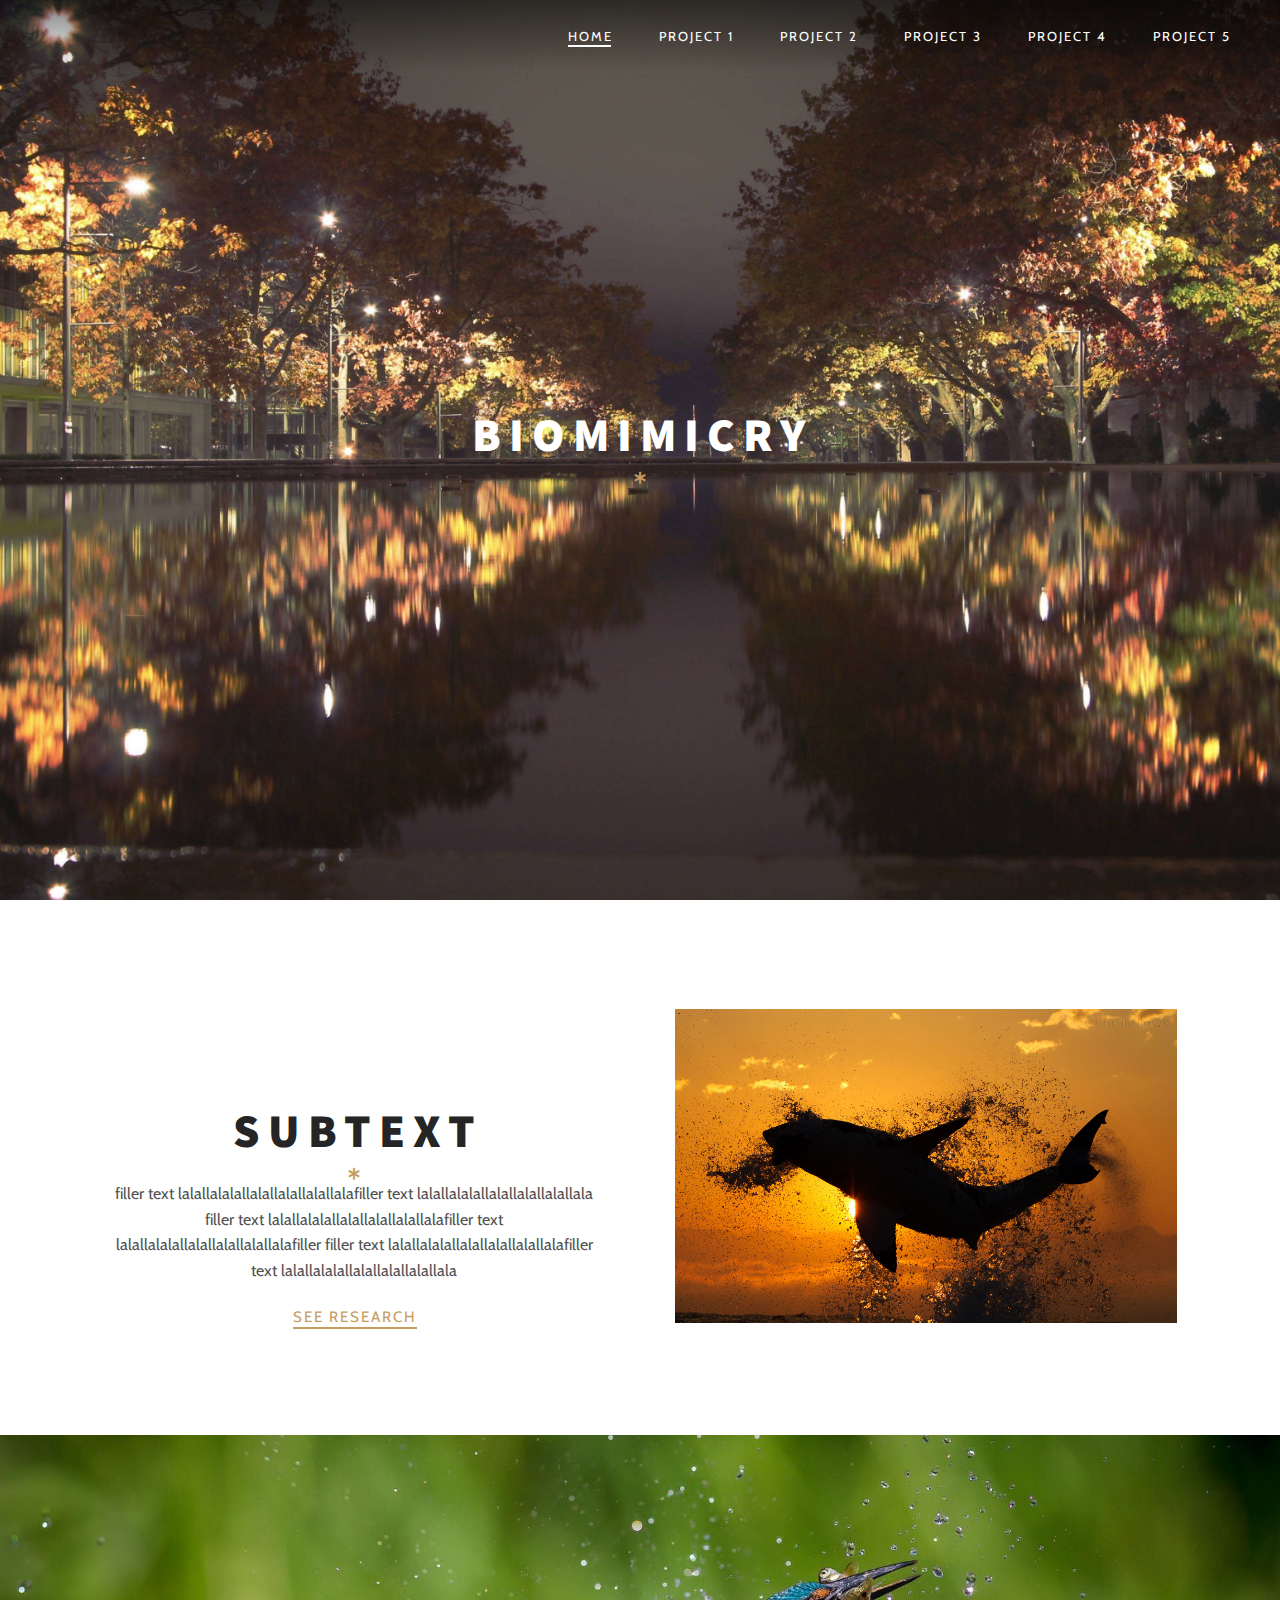
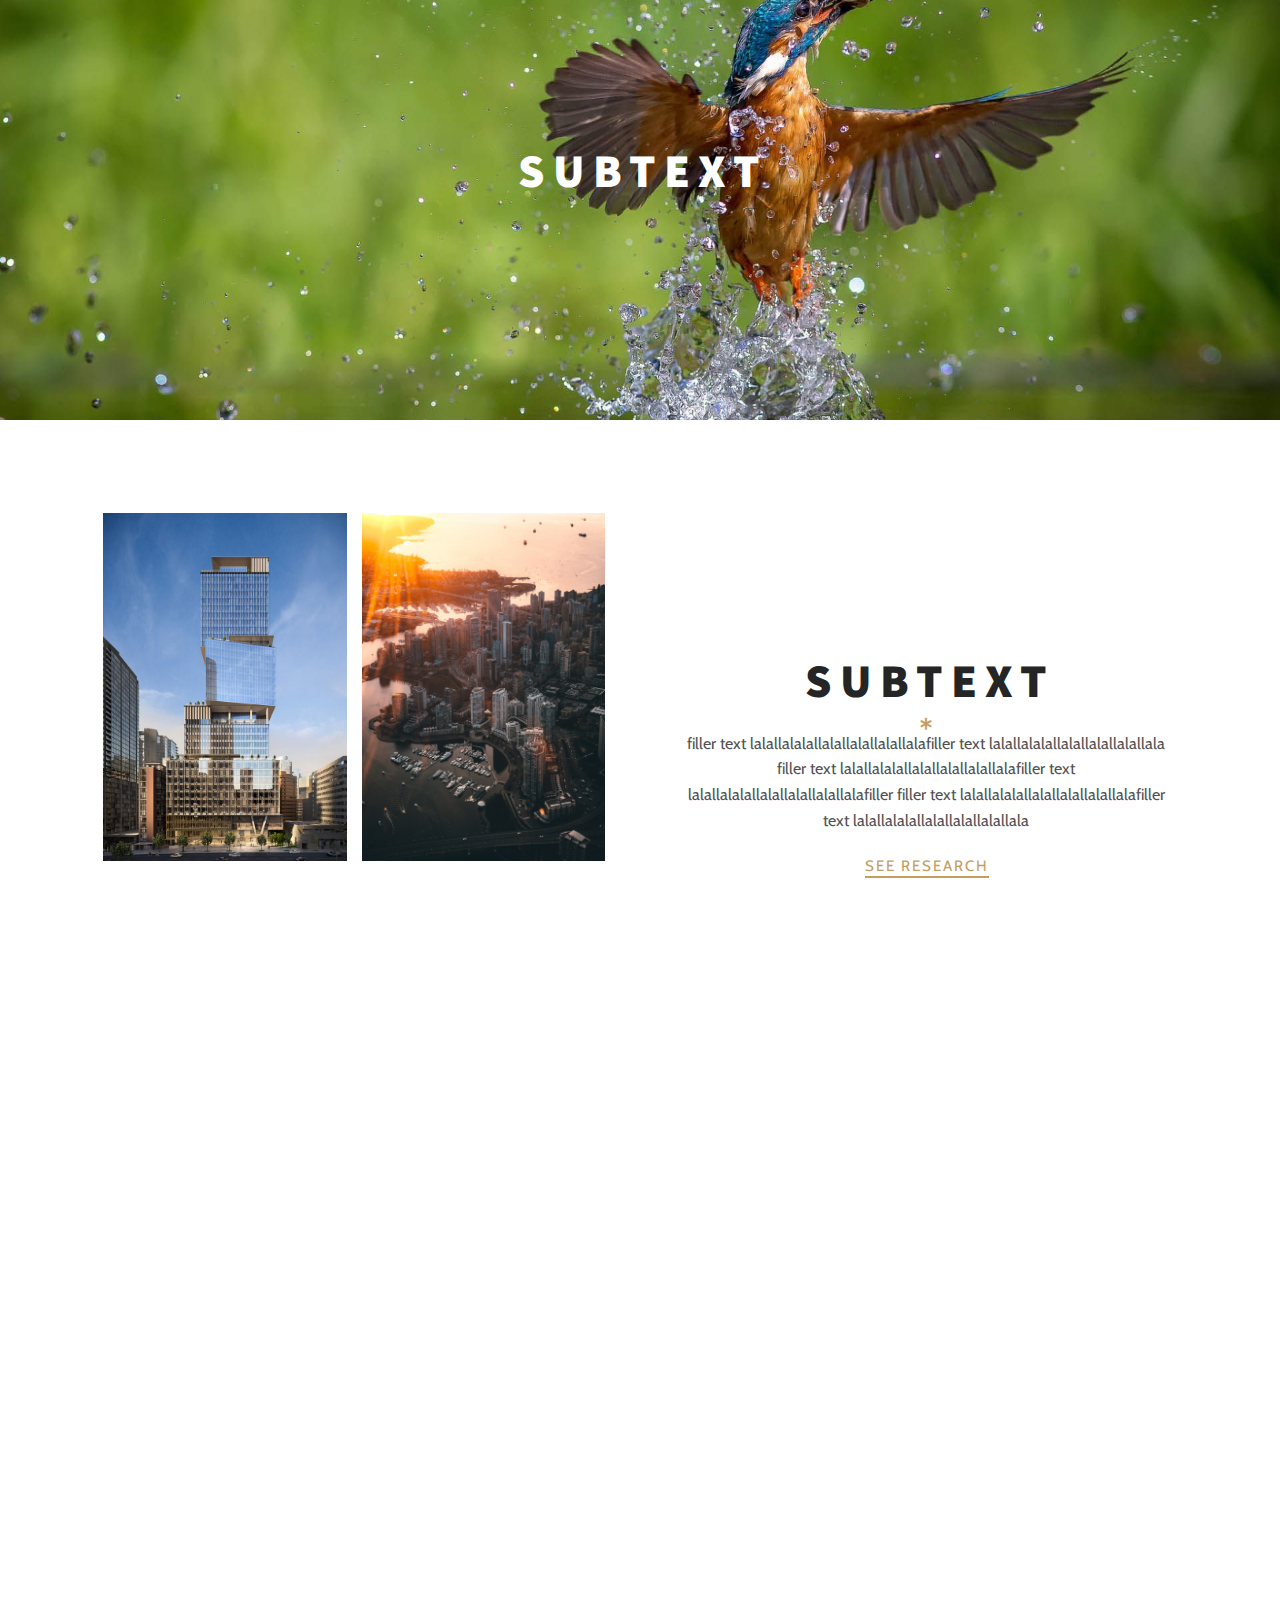
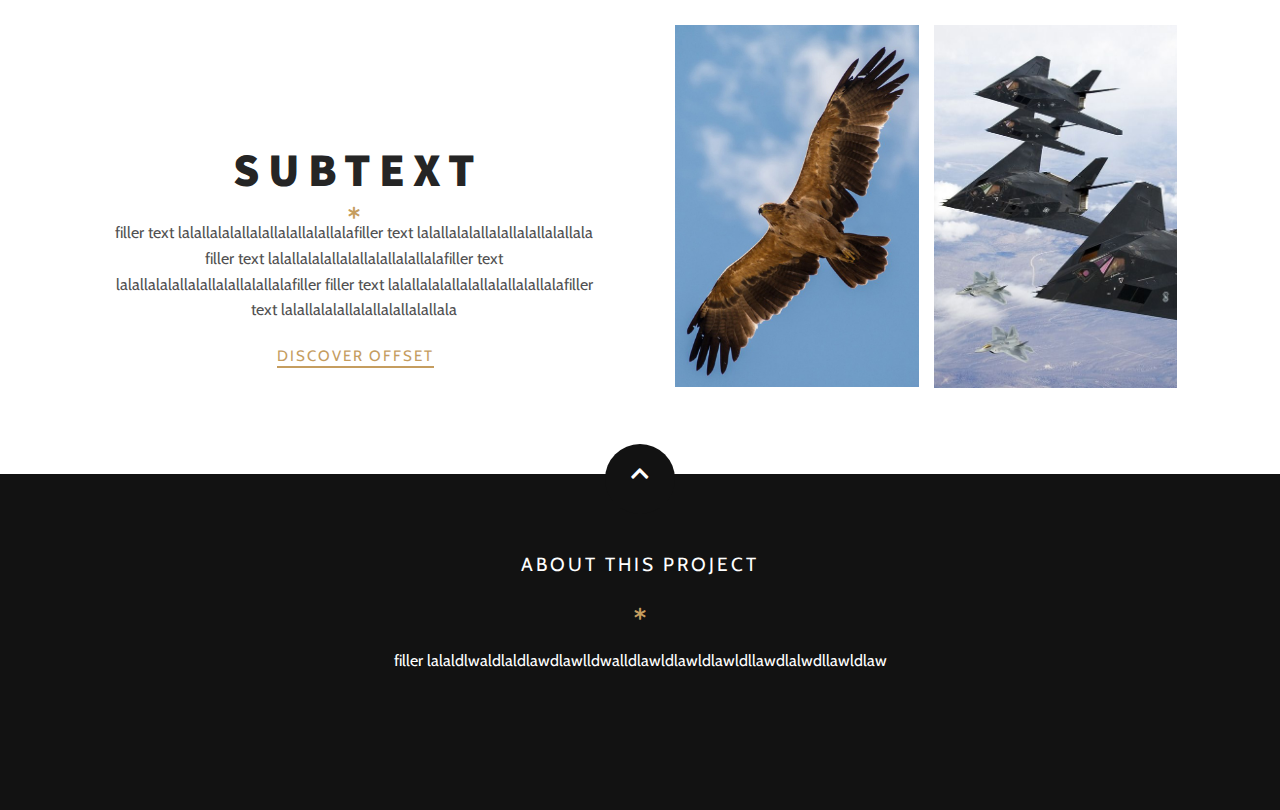
==== index.html @ 2a0548ff "Initial commit" ====
<!doctype html>
<html lang="en">

<head>
    <meta charset="UTF-8">
    <meta name="viewport" content="width=device-width, user-scalable=no, initial-scale=1.0, maximum-scale=1.0, minimum-scale=1.0">
    <meta http-equiv="X-UA-Compatible" content="ie=edge">
    <title>BIO111</title>
    <!--Font awesome CDN-->
    <link rel="stylesheet" href="https://cdnjs.cloudflare.com/ajax/libs/font-awesome/5.11.2/css/all.min.css">
    <!--Scroll reveal CDN-->
    <script src="https://unpkg.com/scrollreveal"></script>
    <link rel="stylesheet" href="styles.css">
</head>

<body>
    <header>
        <div class="container">
            <nav class="nav">
                <div class="menu-toggle">
                    <i class="fas fa-bars"></i>
                    <i class="fas fa-times"></i>
                </div>
                <a href="index.html" class="logo"><img src="images/ubc.png" alt=""></a>
                <ul class="nav-list">
                    <li class="nav-item active">
                        <a href="index.html" class="nav-link">Home</a>
                    </li>
                    <li class="nav-item">
                        <a href="#" class="nav-link">Project 1</a>
                    </li>
                    <li class="nav-item">
                        <a href="#" class="nav-link">Project 2</a>
                    </li>
                    <li class="nav-item">
                        <a href="#" class="nav-link">Project 3</a>
                    </li>
                    <li class="nav-item">
                        <a href="#" class="nav-link">Project 4</a>
                    </li>
                    <li class="nav-item">
                        <a href="#" class="nav-link">Project 5</a>
                    </li>
                </ul>
            </nav>
        </div>
    </header>
    <!---Header ends--->
    <section class="hero" id="hero">
        <img src="images/hero.jpg" alt="" class="parallax">
        <div class="container">
            <h2 class="sub-headline">
                <span class="first-letter">W</span>elcome
            </h2>
            <h1 class="headline">Biomimicry</h1>
            <div class="headline-discription">
              <div class="separator">
                <div class="line line-left"></div>
                <div class="asterisk"><i class="fas fa-asterisk"></i></div>
                <div class="line line-right"></div>
              </div>
              <div class="single-animation">
                <h5>Ready to explore</h5>
                <a href="#explore" class="btn cta-btn">Explore</a>
              </div>
            </div>
        </div>
    </section>
    <!---Hero ends--->
    <section class="project-1" id="explore">
        <div class="container">
            <div class="project-1-info">
                <div class="project-1-description padding-right animate-left">
                    <div class="global-headline">
                        <h2 class="sub-headline">
                            <span class="first-letter">P</span>roject 1
                        </h2>
                        <h1 class="headline headline-dark">Subtext</h1>
                        <div class="asterisk"><i class="fas fa-asterisk"></i></div>
                    </div>
                    <p>filler text lalallalalallalallalallalallalafiller text lalallalalallalallalallalallala
                        filler text lalallalalallalallalallalallalafiller text lalallalalallalallalallalallalafiller
                        filler text lalallalalallalallalallalallalafiller text lalallalalallalallalallalallala
                    </p>
                    <a href="#" class="btn body-btn">See research</a>
                </div>
                <div class="project-1-info-img animate-right">
                    <img src="images/project-1-1.jpg" alt="">
                </div>
            </div>
        </div>
    </section>
    <!---Project 1 ends--->
    <section class="project-2 between">
        <div class="container">
            <div class="global-headline">
                <div class="animate-top">
                    <h2 class="sub-headline">
                        <span class="first-letter">P</span>roject 2
                    </h2>
                </div>
                <div class="animate-bottom">
                    <h1 class="headline">Subtext</h1>
                </div>
            </div>
        </div>
    </section>
    <!---Project 2 ends--->
    <section class="project-3">
        <div class="container">
            <div class="project-1-info">
                <div class="image-group padding-right animate-left">
                    <img class="animate-top" src="images/project-3-1.jpg" alt="">
                    <img class="animate-bottom" src="images/project-3-2.jpg" alt="">
                </div>
                <div class="project-1-description animate-right">
                    <div class="global-headline">
                        <h2 class="sub-headline">
                            <span class="first-letter">P</span>roject 3
                        </h2>
                        <h1 class="headline headline-dark">Subtext</h1>
                        <div class="asterisk"><i class="fas fa-asterisk"></i></div>
                    </div>
                    <p>filler text lalallalalallalallalallalallalafiller text lalallalalallalallalallalallala
                        filler text lalallalalallalallalallalallalafiller text lalallalalallalallalallalallalafiller
                        filler text lalallalalallalallalallalallalafiller text lalallalalallalallalallalallala
                    </p>
                    <a href="#" class="btn body-btn">See research</a>
                </div>
            </div>
        </div>
    </section>
    <!---Project 3 ends--->
    <section class="project-4 between">
        <div class="container">
            <div class="global-headline">
                <div class="animate-top">
                    <h2 class="sub-headline">
                        <span class="first-letter">P</span>roject 4
                    </h2>
                </div>
                <div class="animate-bottom">
                    <h1 class="headline">Subtext</h1>
                </div>
            </div>
        </div>
    </section>
    <!---Project 4 ends--->
    <section class="project-5">
        <div class="container">
            <div class="project-1-info">
                <div class="project-1-description padding-right animate-left">
                    <div class="global-headline">
                        <h2 class="sub-headline">
                            <span class="first-letter">P</span>roject 5
                        </h2>
                        <h1 class="headline headline-dark">Subtext</h1>
                        <div class="asterisk"><i class="fas fa-asterisk"></i></div>
                    </div>
                    <p>filler text lalallalalallalallalallalallalafiller text lalallalalallalallalallalallala
                        filler text lalallalalallalallalallalallalafiller text lalallalalallalallalallalallalafiller
                        filler text lalallalalallalallalallalallalafiller text lalallalalallalallalallalallala
                    </p>
                    <a href="#" class="btn body-btn">Discover OFFSET</a>
                </div>
                <div class="image-group">
                    <img class="animate-top" src="images/project-5-1.jpg" alt="">
                    <img class="animate-bottom" src="images/project-5-2.jpg" alt="">
                </div>
            </div>
        </div>
    </section>
    <!---Project 5 ends--->
    <footer>
        <div class="container">
            <div class="back-to-top">
                <a href="#hero"><i class="fas fa-chevron-up"></i></a>
            </div>
            <div class="footer-content">
                <div class="footer-content-about animate-top">
                    <h4>About this project</h4>
                    <div class="asterisk"><i class="fas fa-asterisk"></i></div>
                    <p>
                        filler lalaldlwaldlaldlawdlawlldwalldlawldlawldlawldllawdlalwdllawldlaw
                    </p>
                </div>
            </div>
        </div>
    </footer>
<script src="main.js"></script>
</body>

</html>
---- styles.css ----
@import url('https://fonts.googleapis.com/css?family=Cabin|Herr+Von+Muellerhoff|Source+Sans+Pro:400,900&display=swap');

/*Global styles*/
*,
*::before,
*::after {
    margin: 0;
    padding: 0;
    box-sizing: border-box;
}

:root {
    --main-font: 'Source Sans Pro', sans-serif;
    --secondary-font: 'Herr Von Muellerhoff', cursive;
    --body-font: 'Cabin', sans-serif;
    --main-font-color-dark: #252525;
    --secondary-font-color: #c59d5f;
    --body-font-color: #515151;
}

html {
    font-family: var(--body-font);
    font-size: 10px;
    color: var(--body-font-color);
    scroll-behavior: smooth;
}

body {
    overflow-x: hidden;
}

section {
    padding: 3.9rem 0;
    overflow: hidden;
}

img{
    width: 100%;
    max-width: 100%;
}

a {
    text-decoration: none;
}

p {
    font-size: 1.6rem;
}

.container {
    width: 100%;
    max-width: 122.5rem;
    margin: 0 auto;
    padding: 0 2.4rem;
}

/*header*/
header {
    width: 100%;
    position: absolute;
    top: 0;
    left: 0;
    z-index: 1;
    background-image: linear-gradient(to bottom, rgba(0,0,0,.5), transparent);
}

.nav {
    height: 7.2rem;
    display: flex;
    align-items: center;
    justify-content: center;
}

.menu-toggle {
    color: #fff;
    font-size: 2.2rem;
    position: absolute;
    top: 50%;
    transform: translateY(-50%);
    right: 2.5rem;
    cursor: pointer;
    z-index: 1500;
}

.fa-times {
    display: none;
}

.nav-list {
    list-style: none;
    position: fixed;
    top: 0;
    left: 0;
    width: 80%;
    height: 100vh;
    background-color: var(--main-font-color-dark);
    padding: 4.4rem;
    display: flex;
    flex-direction: column;
    justify-content: space-around;
    z-index: 1250;
    transform: translateX(-100%);
    transition: transform .5s;
}

.nav::before {
    content: '';
    position: fixed;
    top: 0;
    left: 0;
    width: 100vw;
    height: 100vh;
    background-color: rgba(0,0,0,.8);
    z-index: 1000;
    opacity: 0;
    transform: scale(0);
    transition: opacity .5s;
}

.open .fa-times {
    display: block;
}

.open .fa-bars {
    display: none;
}

.open .nav-list {
    transform: translateX(0);
}

.open .nav::before {
    opacity: 1;
    transform: scale(1);
}

.nav-item {
    border-bottom: 2px solid rgba(255,255,255, .3);
}

.nav-link {
    display: block;
    color: #fff;
    text-transform: uppercase;
    font-size: 1.6rem;
    letter-spacing: 2px;
    margin-right: -2px;
    transition: color.5s;
}

.nav-link:hover{
    color: var(--secondary-font-color);
}

/*Hero*/
.hero {
    width: 100%;
    height: 100vh;
    /*background: url("images/hero.jpg") center no-repeat;*/
    /*background-size: cover;*/
    display: flex;
    align-items: center;
    text-align: center;
    overflow: hidden;
}

.parallax {
    position: absolute;
    top: 0;
    left: 0;
    width: 100%;
    height: 100%;
    object-fit: cover;
    z-index: -1;
}


.sub-headline {
    font-size: 8.5rem;
    font-family: var(--secondary-font);
    color: var(--secondary-font-color);
    font-weight: 100;
    line-height: .4;
    letter-spacing: 2px;
    opacity: 0;
    animation: fadeUp .5s forwards;
    animation-delay: .5s;
}

.first-letter {
    text-transform: uppercase;
    font-size: 10.3rem;
}

.headline {
    color: #fff;
    font-size: 3.7rem;
    font-family: var(--main-font);
    text-transform: uppercase;
    font-weight: 900;
    letter-spacing: .5rem;
    margin-right: -.5rem;
    animation: scale .5s forwards;
}

.separator {
    display: flex;
    align-items: center;
    justify-content: center;
}

.line {
    width: 100%;
    max-width: 10.4rem;
    height: .25rem;
    background-color: #fff;
    position: relative;
    opacity: 0;
    animation: grow 2s forwards;
    animation-delay: .9s;
}

.line-right::before,
.line-left::before {
    content: '';
    position: absolute;
    top: 50%;
    transform: translateY(-50%);
    border: .6rem solid transparent;
    opacity: 0;
    animation: grow .5s forwards;
    animation-delay: 1.2s;
}

.line-right::before {
    border-right-color: #fff;
    right: 0;
}

.line-left::before {
    border-left-color: #fff;
    left: 0;
}

.asterisk {
    font-size: 1.2rem;
    color: var(--secondary-font-color);
    margin: 0 1.6rem;
    animation: spin .5s forwards;
    animation-delay: .7s;
}

.single-animation {
    opacity: 0;
    animation: fadeDown .5s forwards;
    animation-delay: 1.5s;
}

.headline-discription h5 {
    color: #fff;
    font-size: 1.4rem;
    font-weight: 100;
    text-transform: uppercase;
    margin-bottom: 1.2rem;
    letter-spacing: 3px;
    margin-right: -3px;
}

.btn {
    display: inline-block;
    text-transform: uppercase;
    letter-spacing: 2px;
    margin-right: -2px;
}

.cta-btn {
    font-size: 1.1rem;
    background-color: #fff;
    padding: .9rem 1.8rem;
    color: var(--body-font-color);
    border-radius: .4rem;
    transition: background-color .5s;
}

.cta-btn:hover,
.cta-btn:focus {
    color: #fff;
    background-color: var(--secondary-font-color);
}

/*project-1*/
.project-1 {
    background-color: #fff;
}

.global-headline {
    text-align: center;
    margin-top: 3.9rem;
}

.project-1-info .global-headline {
    margin-top: 6.9rem;
}

.global-headline .astersik {
    color: var(--body-font-color);
    margin: 2.4rem 0;
}

.headline-dark {
    color: var(--main-font-color-dark);
    letter-spacing: .7rem;
    margin-right: -.7rem;
}

.global-headline .sub-headline {
    letter-spacing: -.1px;
    line-height: .42;
}

.project-1-info {
    text-align: center;
}

.project-1-description {
    margin-bottom: 3rem;
}

.project-1-description p {
    line-height: 1.6;
    margin-bottom: 2.4rem;
}

.body-btn {
    font-size: 1.5rem;
    color: var(--secondary-font-color);
    position: relative;
    transition: color .5s;
}

.body-btn::before {
    content: '';
    position: absolute;
    left: 0;
    bottom: -3px;
    width: 100%;
    height: 2px;
    background-color: var(--secondary-font-color);
    transition: background-color .5s;
}

.body-btn:hover,
.body-btn:focus {
    color: var(--main-font-color-dark);
}

.body-btn:hover::before,
body-btn:focus::before {
    background-color: var(--main-font-color-dark);
}

/*Project-2*/
.project-2 {
    background: url("images/project-2-1.jpg") center no-repeat;
    background-size: cover;
}

.between {
    min-height: 65vh;
    display: flex;
    align-items: center;
}

/*Project-3*/
.image-group {
    display: grid;
    grid-template-columns: repeat(2, 1fr);
    grid-gap: 1.5rem;
}

.same {
    object-fit: fill;
}

.project-3 .project-1-description {
    padding-top: 3rem;
    margin-bottom: 0;
}

/*Project-4*/
.project-4 {
    background: url("images/project-4-1.jpg") center no-repeat;
    background-size: cover;
}

/*Footer*/
footer {
    padding: 7.9rem 0;
    background-color: #121212;
    color: #fff;
    text-align: center;
    position: relative;
}

.back-to-top {
    width: 7rem;
    height: 7rem;
    background-color: #121212;
    position: absolute;
    top: -3rem;
    left: 50%;
    transform: translateX(-50%);
    border-radius: 50%;
}

.back-to-top i{
    display: block;
    color: #fff;
    font-size: 2rem;
    padding: 2rem;
    animation: up 2s infinite;
}

.footer-content {
    overflow: hidden;
}

.footer-content h4 {
    font-size: 1.9rem;
    text-transform: uppercase;
    font-weight: 100;
    letter-spacing: 3px;
    margin-bottom: 3rem;
}

.footer-content .asterisk {
    margin: 2.4rem 0;
}

.footer-content-about {
    margin-bottom: 5.4rem;
}

.footer-content-about p {
    line-height: 2;
}

/*Media queries*/
@media screen and (min-width: 900px) {
    section {
        padding: 7.9rem;
    }

    .menu-toggle {
        display: none;
    }

    .nav {
        justify-content: space-between;
    }

    .nav-list {
        position: initial;
        width: initial;
        height: initial;
        background-color: transparent;
        padding: 0;
        justify-content: initial;
        flex-direction: row;
        transform: initial;
        transition: initial;
    }

    .nav-item {
        margin: 0 2.4rem;
        border: none;
    }

    .nav-item:last-child {
        margin-right: 0;
    }

    .nav-link {
        font-size: 1.3rem;
    }

    .active {
        position: relative;
    }

    .active::before {
        content:'';
        position: absolute;
        width: 100%;
        height: 2px;
        background-color: #fff;
        left: 0;
        bottom: -3px;
    }

    .sub-headline {
        font-size: 10rem;
    }

    .first-letter {
        font-size: 12.2rem;
    }

    .headline {
        font-size: 4.7rem;
        letter-spacing: .8rem;
    }

    .line {
        max-width: 11.4rem;
    }

    .project-1-info {
        display: flex;
        align-items: center;
    }

    .project-1-info > div {
        flex: 1;
    }

    .padding-right {
        padding-right: 7rem;
    }

    .footer-content {
        max-width: 77.5rem;
        margin: auto;
    }

    .footer-content-about {
        max-width: 51.3rem;
        margin: 0 auto 5.4rem;
    }

    .footer-content-divider {
        display: flex;
        justify-content: space-between;
    }

}

/*Animations*/
@keyframes fadeUp {
    0%{
        transform: translateY(4rem);
    }
    100%{
        opacity: 1;
        transform: translateY(0);
    }
}

@keyframes scale {
    0%{
        transform: scale(2);
    }
    100%{
        opacity: 1;
        transform: scale(1);
    }
}

@keyframes grow {
    0%{
        width: 0;
    }
    100%{
        opacity: 1;
        width: 100%;
    }
}

@keyframes spin {
    0%{
        transform: rotate(0);
    }
    100%{
        opacity: 1;
        transform: rotate(-360deg);
    }
}

@keyframes fadeDown {
    0%{
        transform: translateY(-4rem);
    }
    100%{
        opacity: 1;
        transform: translateY(0);
    }
}

@keyframes up {
    0%{
        opacity: 0;
    }
    50% {
        opacity: 1;
    }
    100%{
        opacity: 0;
        transform: translateY(-1rem);
    }
}
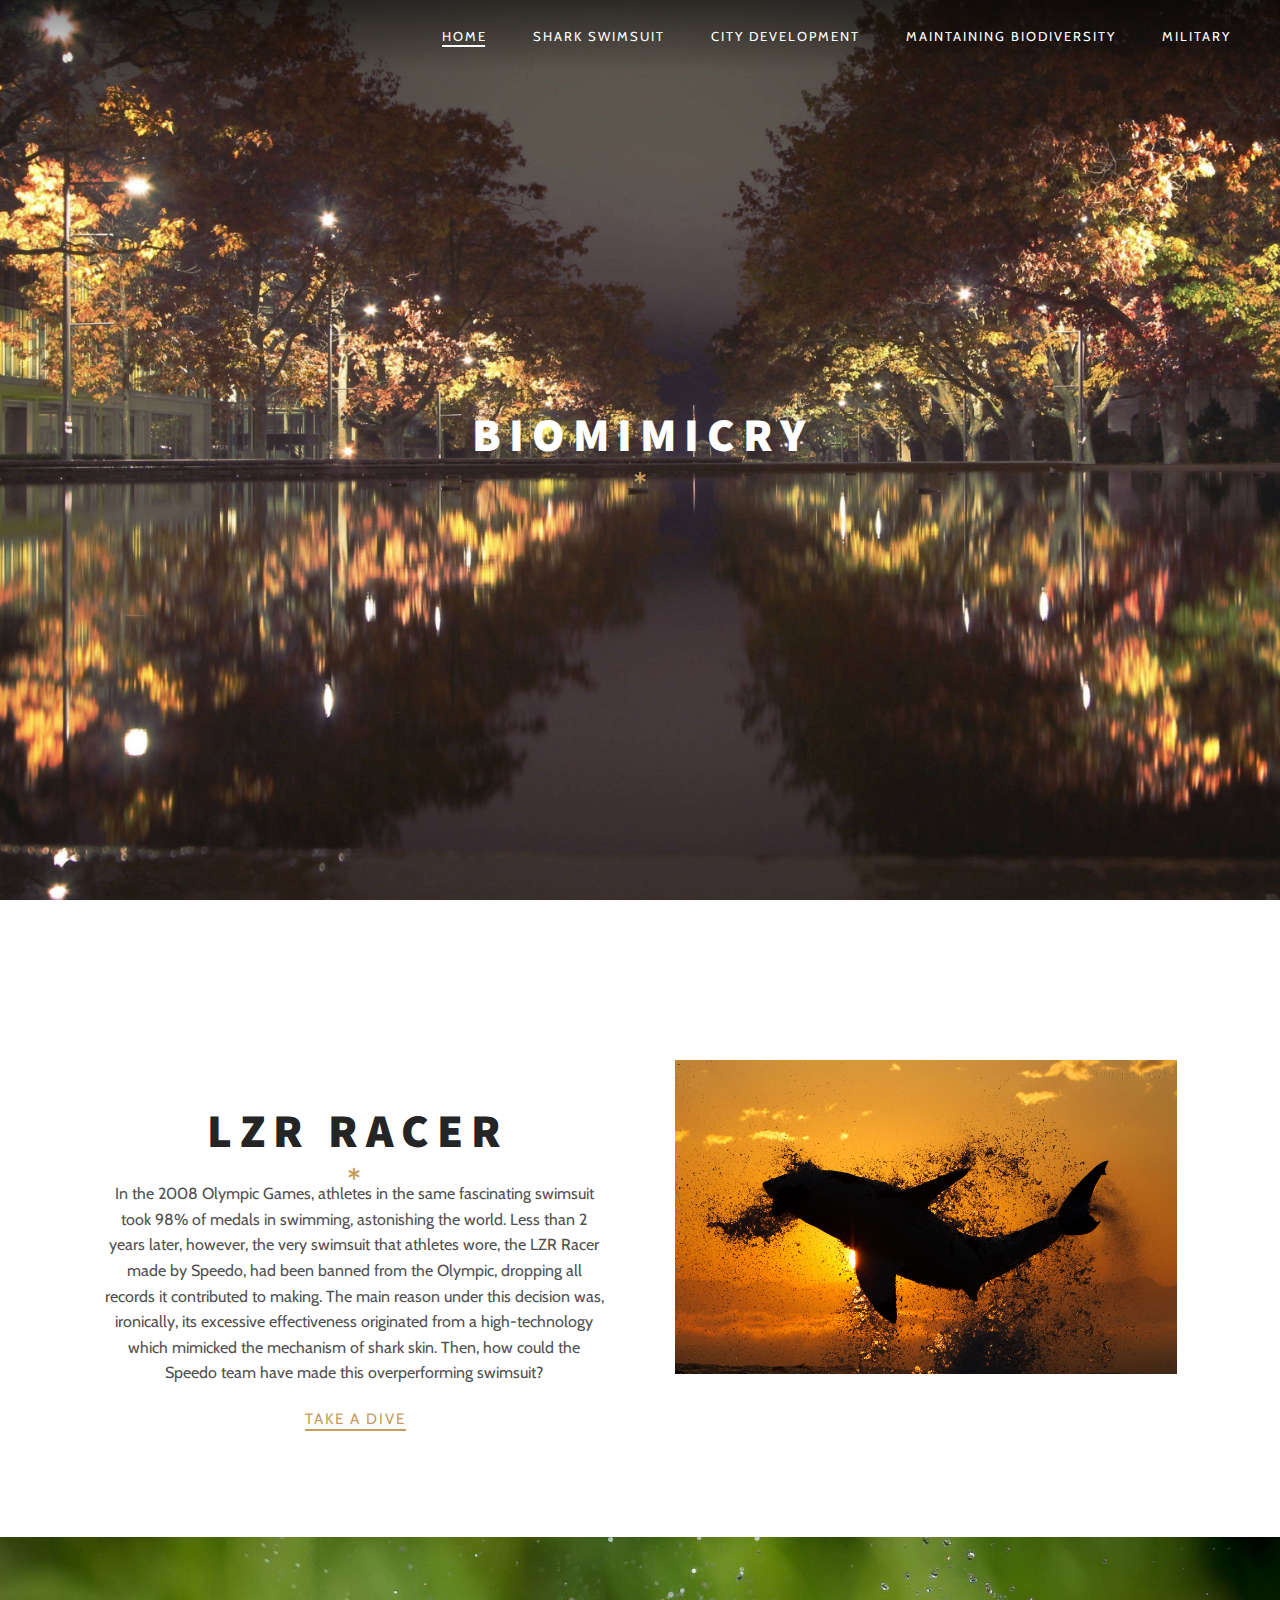
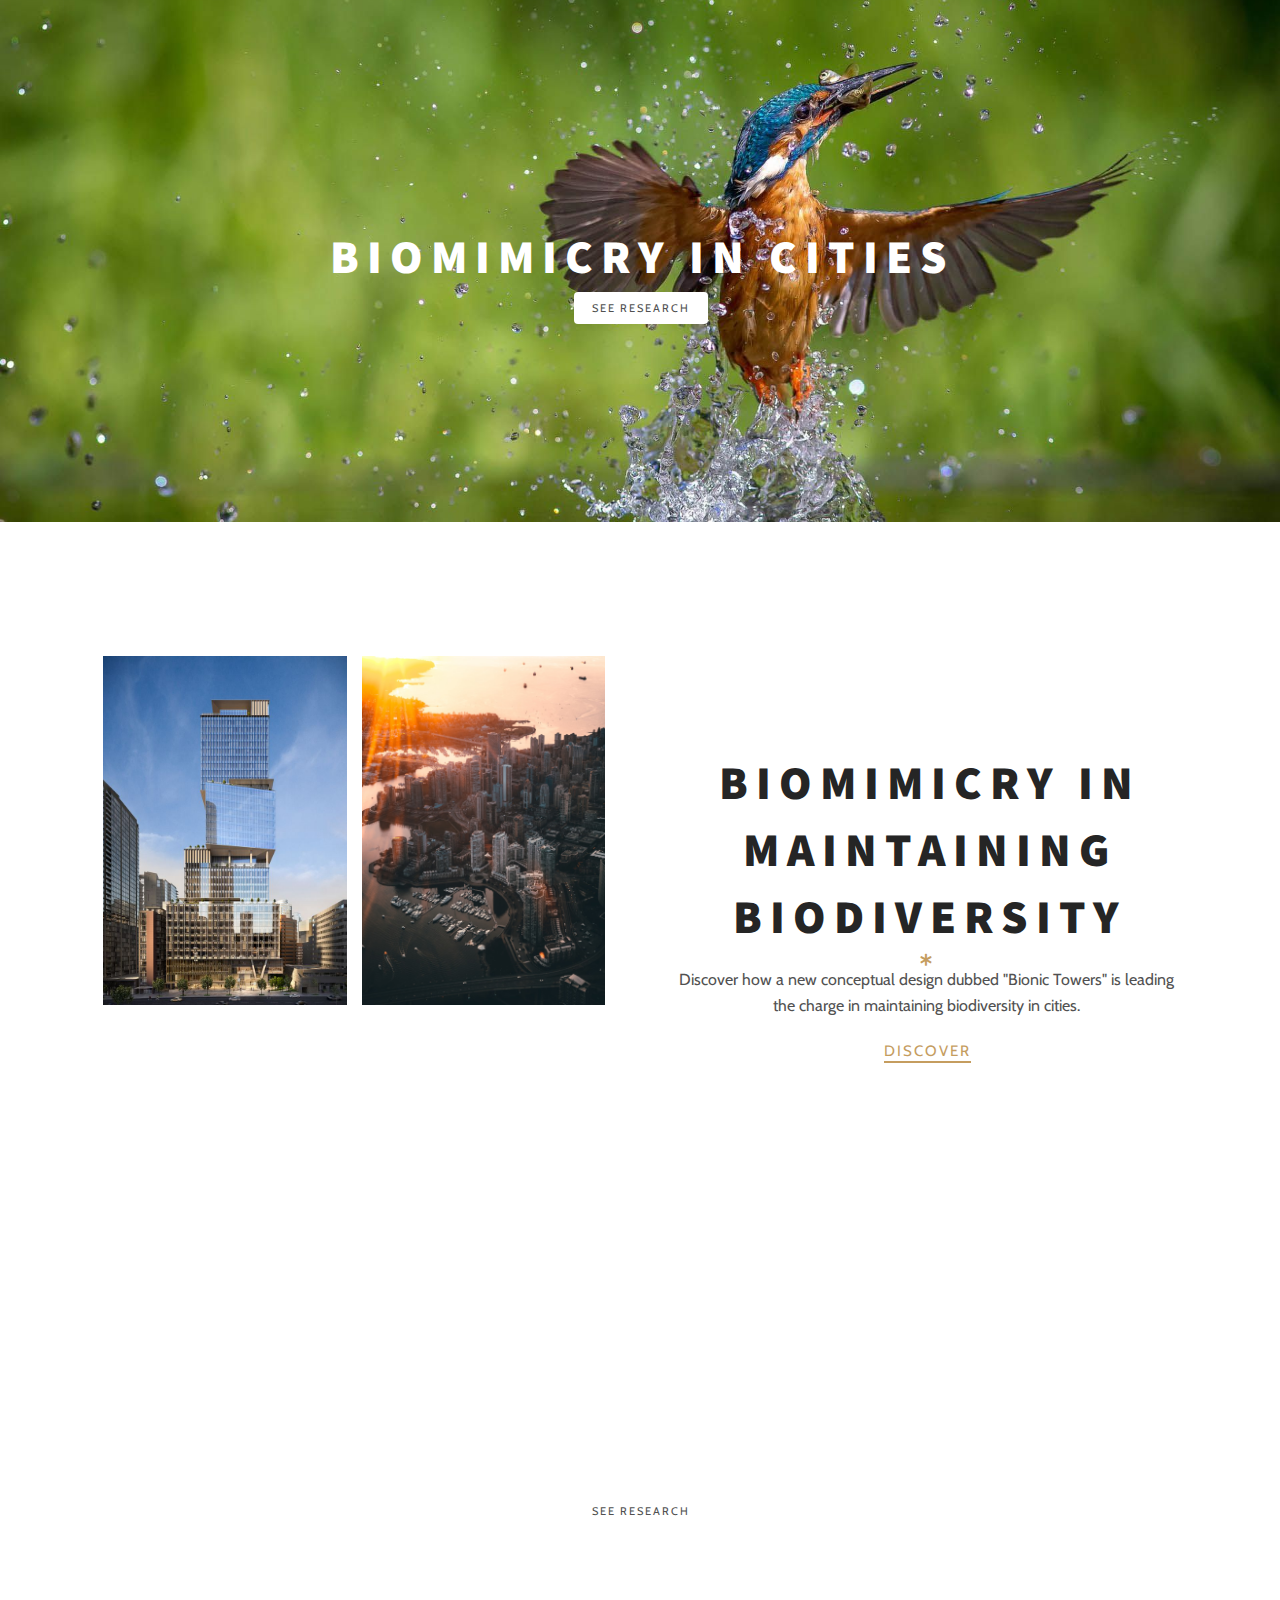
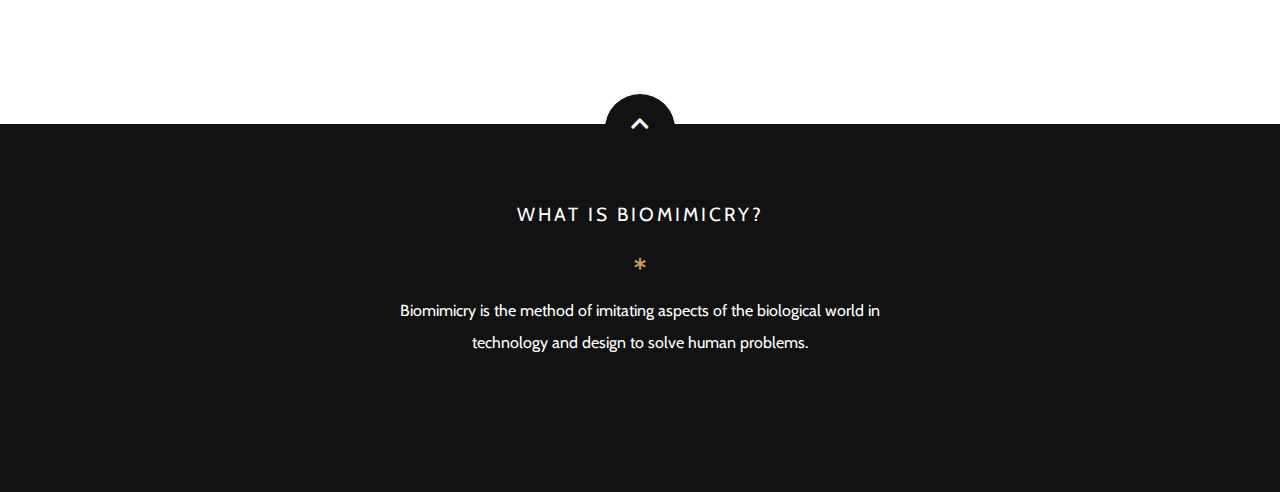
==== commit 938eda7b: "Update index.html" ====
--- a/index.html
+++ b/index.html
@@ -27,19 +27,16 @@
                         <a href="index.html" class="nav-link">Home</a>
                     </li>
                     <li class="nav-item">
-                        <a href="#" class="nav-link">Project 1</a>
-                    </li>
-                    <li class="nav-item">
-                        <a href="#" class="nav-link">Project 2</a>
-                    </li>
-                    <li class="nav-item">
-                        <a href="#" class="nav-link">Project 3</a>
-                    </li>
-                    <li class="nav-item">
-                        <a href="#" class="nav-link">Project 4</a>
-                    </li>
-                    <li class="nav-item">
-                        <a href="#" class="nav-link">Project 5</a>
+                        <a href="p1.html" class="nav-link">Shark Swimsuit</a>
+                    </li>
+                    <li class="nav-item">
+                        <a href="p2.html" class="nav-link">City Development</a>
+                    </li>
+                    <li class="nav-item">
+                        <a href="p3.html" class="nav-link">Maintaining Biodiversity</a>
+                    </li>
+                    <li class="nav-item">
+                        <a href="p4.html" class="nav-link">Military</a>
                     </li>
                 </ul>
             </nav>
@@ -73,16 +70,20 @@
                 <div class="project-1-description padding-right animate-left">
                     <div class="global-headline">
                         <h2 class="sub-headline">
-                            <span class="first-letter">P</span>roject 1
+                            <span class="first-letter">S</span>wimsuits
                         </h2>
-                        <h1 class="headline headline-dark">Subtext</h1>
+                        <h1 class="headline headline-dark">LZR Racer</h1>
                         <div class="asterisk"><i class="fas fa-asterisk"></i></div>
                     </div>
-                    <p>filler text lalallalalallalallalallalallalafiller text lalallalalallalallalallalallala
-                        filler text lalallalalallalallalallalallalafiller text lalallalalallalallalallalallalafiller
-                        filler text lalallalalallalallalallalallalafiller text lalallalalallalallalallalallala
-                    </p>
-                    <a href="#" class="btn body-btn">See research</a>
+                    <p>In the 2008 Olympic Games, athletes in the same fascinating swimsuit 
+                        took 98% of medals in swimming, astonishing the world. Less than 2 years later, 
+                        however, the very swimsuit that athletes wore, the LZR Racer made by Speedo, 
+                        had been banned from the Olympic, dropping all records it contributed to making. 
+                        The main reason under this decision was, ironically, its excessive effectiveness 
+                        originated from a high-technology which mimicked the mechanism of shark skin.
+                        Then, how could the Speedo team have made this overperforming swimsuit?
+                    </p>
+                    <a href="p1.html" class="btn body-btn">Take a dive</a>
                 </div>
                 <div class="project-1-info-img animate-right">
                     <img src="images/project-1-1.jpg" alt="">
@@ -96,11 +97,14 @@
             <div class="global-headline">
                 <div class="animate-top">
                     <h2 class="sub-headline">
-                        <span class="first-letter">P</span>roject 2
+                        <span class="first-letter">C</span>ity <span class="first-letter">D</span>evelopment
                     </h2>
                 </div>
                 <div class="animate-bottom">
-                    <h1 class="headline">Subtext</h1>
+                    <h1 class="headline">Biomimicry in cities</h1>
+                </div>
+                <div class="animate-right">
+                    <a href="p2.html" class="btn cta-btn">See research</a>
                 </div>
             </div>
         </div>
@@ -116,16 +120,15 @@
                 <div class="project-1-description animate-right">
                     <div class="global-headline">
                         <h2 class="sub-headline">
-                            <span class="first-letter">P</span>roject 3
+                            <span class="first-letter">B</span>iodiversity
                         </h2>
-                        <h1 class="headline headline-dark">Subtext</h1>
+                        <h1 class="headline headline-dark">Biomimicry in maintaining biodiversity</h1>
                         <div class="asterisk"><i class="fas fa-asterisk"></i></div>
                     </div>
-                    <p>filler text lalallalalallalallalallalallalafiller text lalallalalallalallalallalallala
-                        filler text lalallalalallalallalallalallalafiller text lalallalalallalallalallalallalafiller
-                        filler text lalallalalallalallalallalallalafiller text lalallalalallalallalallalallala
-                    </p>
-                    <a href="#" class="btn body-btn">See research</a>
+                    <p>Discover how a new conceptual design dubbed "Bionic Towers" is leading the charge in 
+                        maintaining biodiversity in cities.
+                    </p>
+                    <a href="p3.html" class="btn body-btn">Discover</a>
                 </div>
             </div>
         </div>
@@ -136,17 +139,22 @@
             <div class="global-headline">
                 <div class="animate-top">
                     <h2 class="sub-headline">
-                        <span class="first-letter">P</span>roject 4
+                        <span class="first-letter">M</span>ilitary
                     </h2>
                 </div>
                 <div class="animate-bottom">
-                    <h1 class="headline">Subtext</h1>
+                    <h1 class="headline">Biomimicry in military</h1>
+                </div>
+                <div class="animate-right">
+                    <a href="p4.html" class="btn cta-btn">See research</a>
                 </div>
             </div>
         </div>
     </section>
     <!---Project 4 ends--->
-    <section class="project-5">
+    
+    <!---
+        <section class="project-5">
         <div class="container">
             <div class="project-1-info">
                 <div class="project-1-description padding-right animate-left">
@@ -170,7 +178,8 @@
             </div>
         </div>
     </section>
-    <!---Project 5 ends--->
+    Project 5 ends--->
+
     <footer>
         <div class="container">
             <div class="back-to-top">
@@ -178,10 +187,10 @@
             </div>
             <div class="footer-content">
                 <div class="footer-content-about animate-top">
-                    <h4>About this project</h4>
+                    <h4>What is biomimicry?</h4>
                     <div class="asterisk"><i class="fas fa-asterisk"></i></div>
                     <p>
-                        filler lalaldlwaldlaldlawdlawlldwalldlawldlawldlawldllawdlalwdllawldlaw
+                        Biomimicry is the method of imitating aspects of the biological world in technology and design to solve human problems.
                     </p>
                 </div>
             </div>
@@ -190,4 +199,4 @@
 <script src="main.js"></script>
 </body>
 
-</html>+</html>
